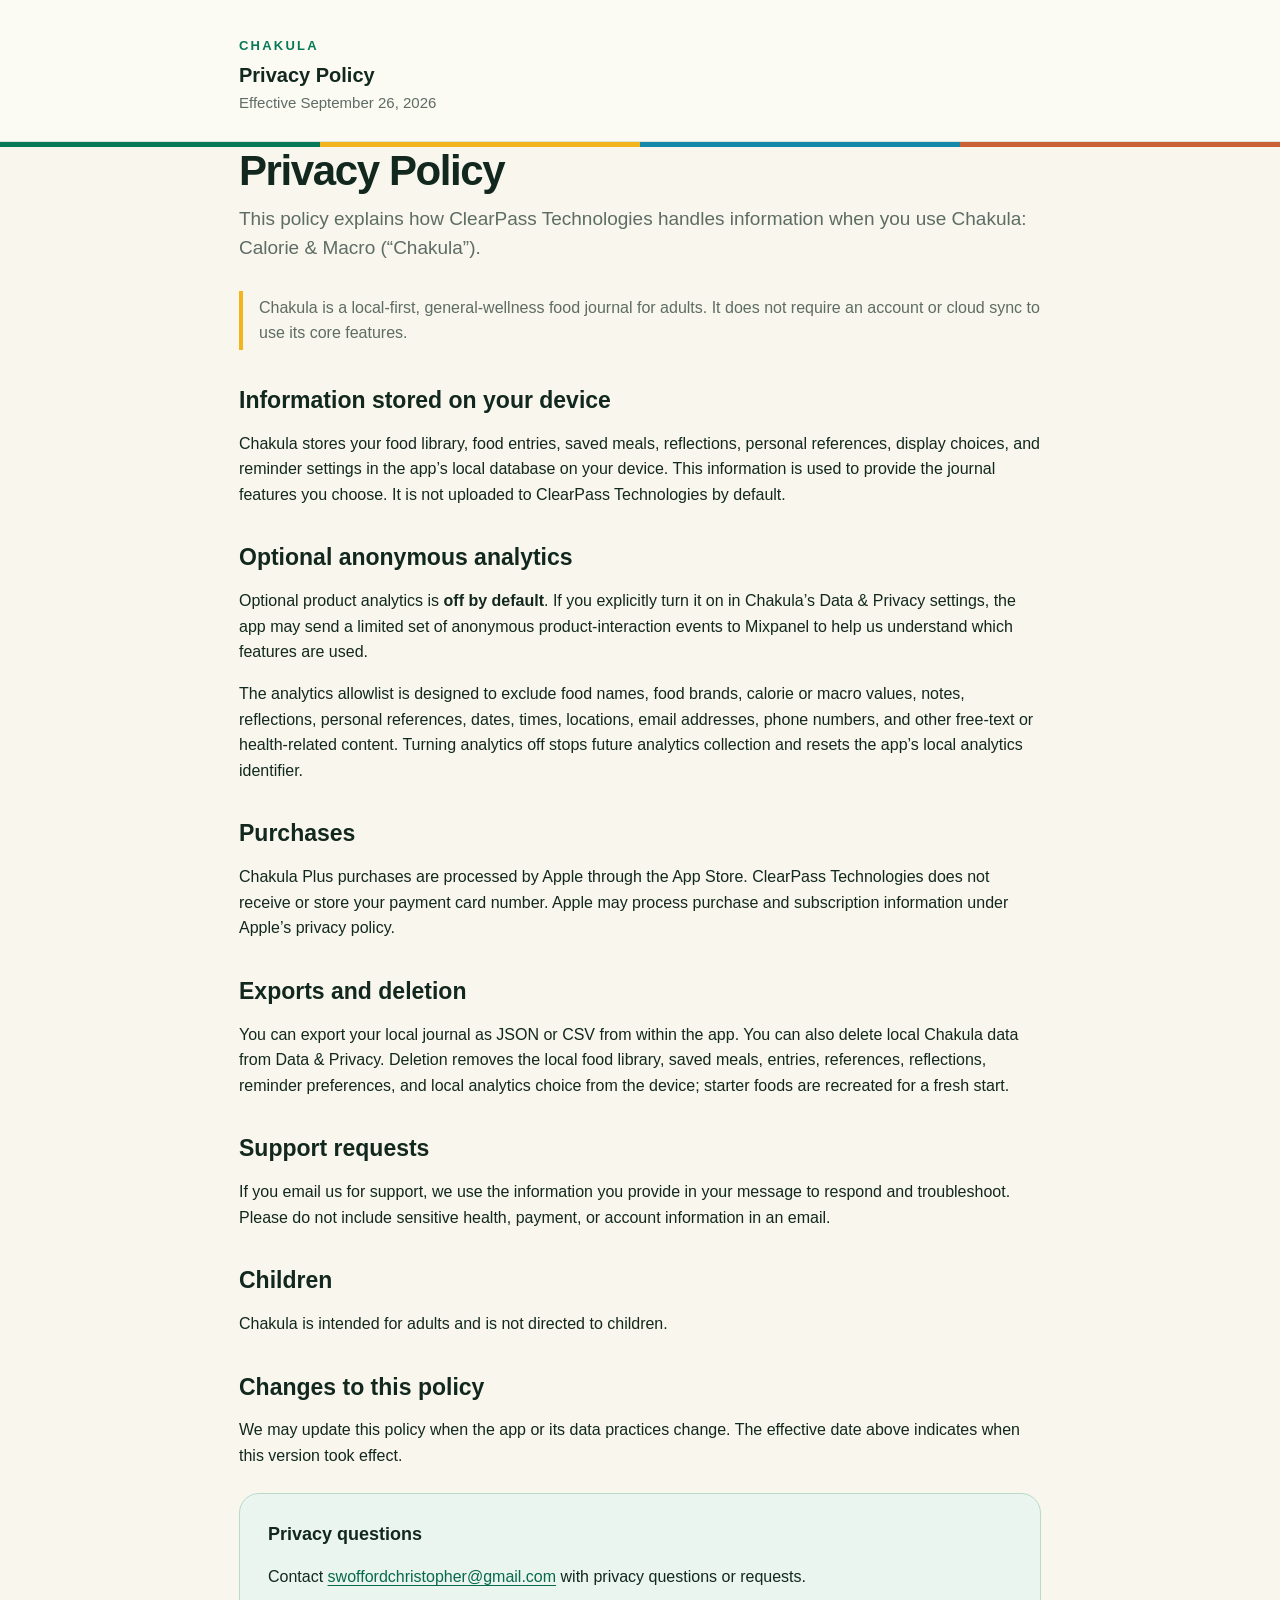
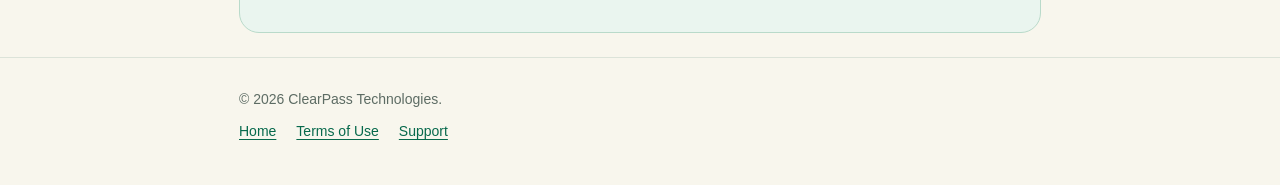
==== privacy.html @ 95552d76 "Publish Chakula support and privacy pages" ====
<!doctype html><html lang="en"><head><meta charset="utf-8"><meta name="viewport" content="width=device-width,initial-scale=1"><title>Chakula Privacy Policy</title><meta name="description" content="Privacy Policy for Chakula: Calorie & Macro."><link rel="stylesheet" href="styles.css"></head><body><header class="brand"><div class="wrap"><p class="brandmark">CHAKULA</p><p class="brandname">Privacy Policy</p><p class="tagline">Effective September 26, 2026</p></div></header><div class="stripe"></div><main class="wrap"><h1>Privacy Policy</h1><p class="lede">This policy explains how ClearPass Technologies handles information when you use Chakula: Calorie & Macro (“Chakula”).</p><p class="notice">Chakula is a local-first, general-wellness food journal for adults. It does not require an account or cloud sync to use its core features.</p><h2>Information stored on your device</h2><p>Chakula stores your food library, food entries, saved meals, reflections, personal references, display choices, and reminder settings in the app’s local database on your device. This information is used to provide the journal features you choose. It is not uploaded to ClearPass Technologies by default.</p><h2>Optional anonymous analytics</h2><p>Optional product analytics is <strong>off by default</strong>. If you explicitly turn it on in Chakula’s Data & Privacy settings, the app may send a limited set of anonymous product-interaction events to Mixpanel to help us understand which features are used.</p><p>The analytics allowlist is designed to exclude food names, food brands, calorie or macro values, notes, reflections, personal references, dates, times, locations, email addresses, phone numbers, and other free-text or health-related content. Turning analytics off stops future analytics collection and resets the app’s local analytics identifier.</p><h2>Purchases</h2><p>Chakula Plus purchases are processed by Apple through the App Store. ClearPass Technologies does not receive or store your payment card number. Apple may process purchase and subscription information under Apple’s privacy policy.</p><h2>Exports and deletion</h2><p>You can export your local journal as JSON or CSV from within the app. You can also delete local Chakula data from Data & Privacy. Deletion removes the local food library, saved meals, entries, references, reflections, reminder preferences, and local analytics choice from the device; starter foods are recreated for a fresh start.</p><h2>Support requests</h2><p>If you email us for support, we use the information you provide in your message to respond and troubleshoot. Please do not include sensitive health, payment, or account information in an email.</p><h2>Children</h2><p>Chakula is intended for adults and is not directed to children.</p><h2>Changes to this policy</h2><p>We may update this policy when the app or its data practices change. The effective date above indicates when this version took effect.</p><section class="card contact"><strong>Privacy questions</strong><p>Contact <a href="mailto:swoffordchristopher@gmail.com?subject=Chakula%20Privacy">swoffordchristopher@gmail.com</a> with privacy questions or requests.</p></section></main><footer><div class="wrap">© 2026 ClearPass Technologies. <div class="links"><a href="index.html">Home</a><a href="terms.html">Terms of Use</a><a href="support.html">Support</a></div></div></footer></body></html>
---- styles.css ----
:root{--ink:#12281e;--muted:#5d6c64;--paper:#f8f6ed;--surface:#ffffff;--green:#087a57;--gold:#f2b51d;--blue:#1689ab;--rust:#ca6136;--border:#dce3d9}*{box-sizing:border-box}body{margin:0;background:var(--paper);color:var(--ink);font-family:Inter,-apple-system,BlinkMacSystemFont,"Segoe UI",sans-serif;line-height:1.6}a{color:#07694c;text-underline-offset:3px}.wrap{max-width:850px;margin:0 auto;padding:0 24px}.brand{padding:36px 0 26px;border-bottom:1px solid var(--border);background:#fbfaf3}.brandmark{font-size:13px;font-weight:800;letter-spacing:.17em;color:var(--green);margin:0}.brandname{font-size:20px;font-weight:750;margin:2px 0 0}.tagline{color:var(--muted);font-size:15px;margin:0}.stripe{height:5px;background:linear-gradient(90deg,var(--green) 0 25%,var(--gold) 25% 50%,var(--blue) 50% 75%,var(--rust) 75%)}main{padding:50px 0 62px}h1{font-size:42px;line-height:1.12;letter-spacing:-1.4px;margin:0 0 10px}h2{font-size:23px;line-height:1.25;margin:36px 0 8px}h3{font-size:17px;margin:24px 0 6px}p,li{font-size:16px}.lede{font-size:19px;line-height:1.55;color:var(--muted);margin:0 0 28px}.card{background:var(--surface);border:1px solid var(--border);border-radius:20px;padding:26px 28px;margin:24px 0}.notice{border-left:4px solid var(--gold);padding:4px 0 4px 16px;color:var(--muted)}.contact{background:#eaf5ef;border-color:#b9daca}.contact strong{display:block;font-size:18px}.button{display:inline-block;margin-top:4px;background:var(--green);color:white;text-decoration:none;border-radius:999px;padding:12px 19px;font-weight:700}.button:hover{background:#056447}footer{border-top:1px solid var(--border);padding:30px 0 42px;color:var(--muted);font-size:14px}.links{display:flex;flex-wrap:wrap;gap:12px 20px;margin-top:10px}@media(max-width:600px){.wrap{padding:0 20px}h1{font-size:34px}.card{padding:20px}.brand{padding:27px 0 22px}main{padding-top:34px}}
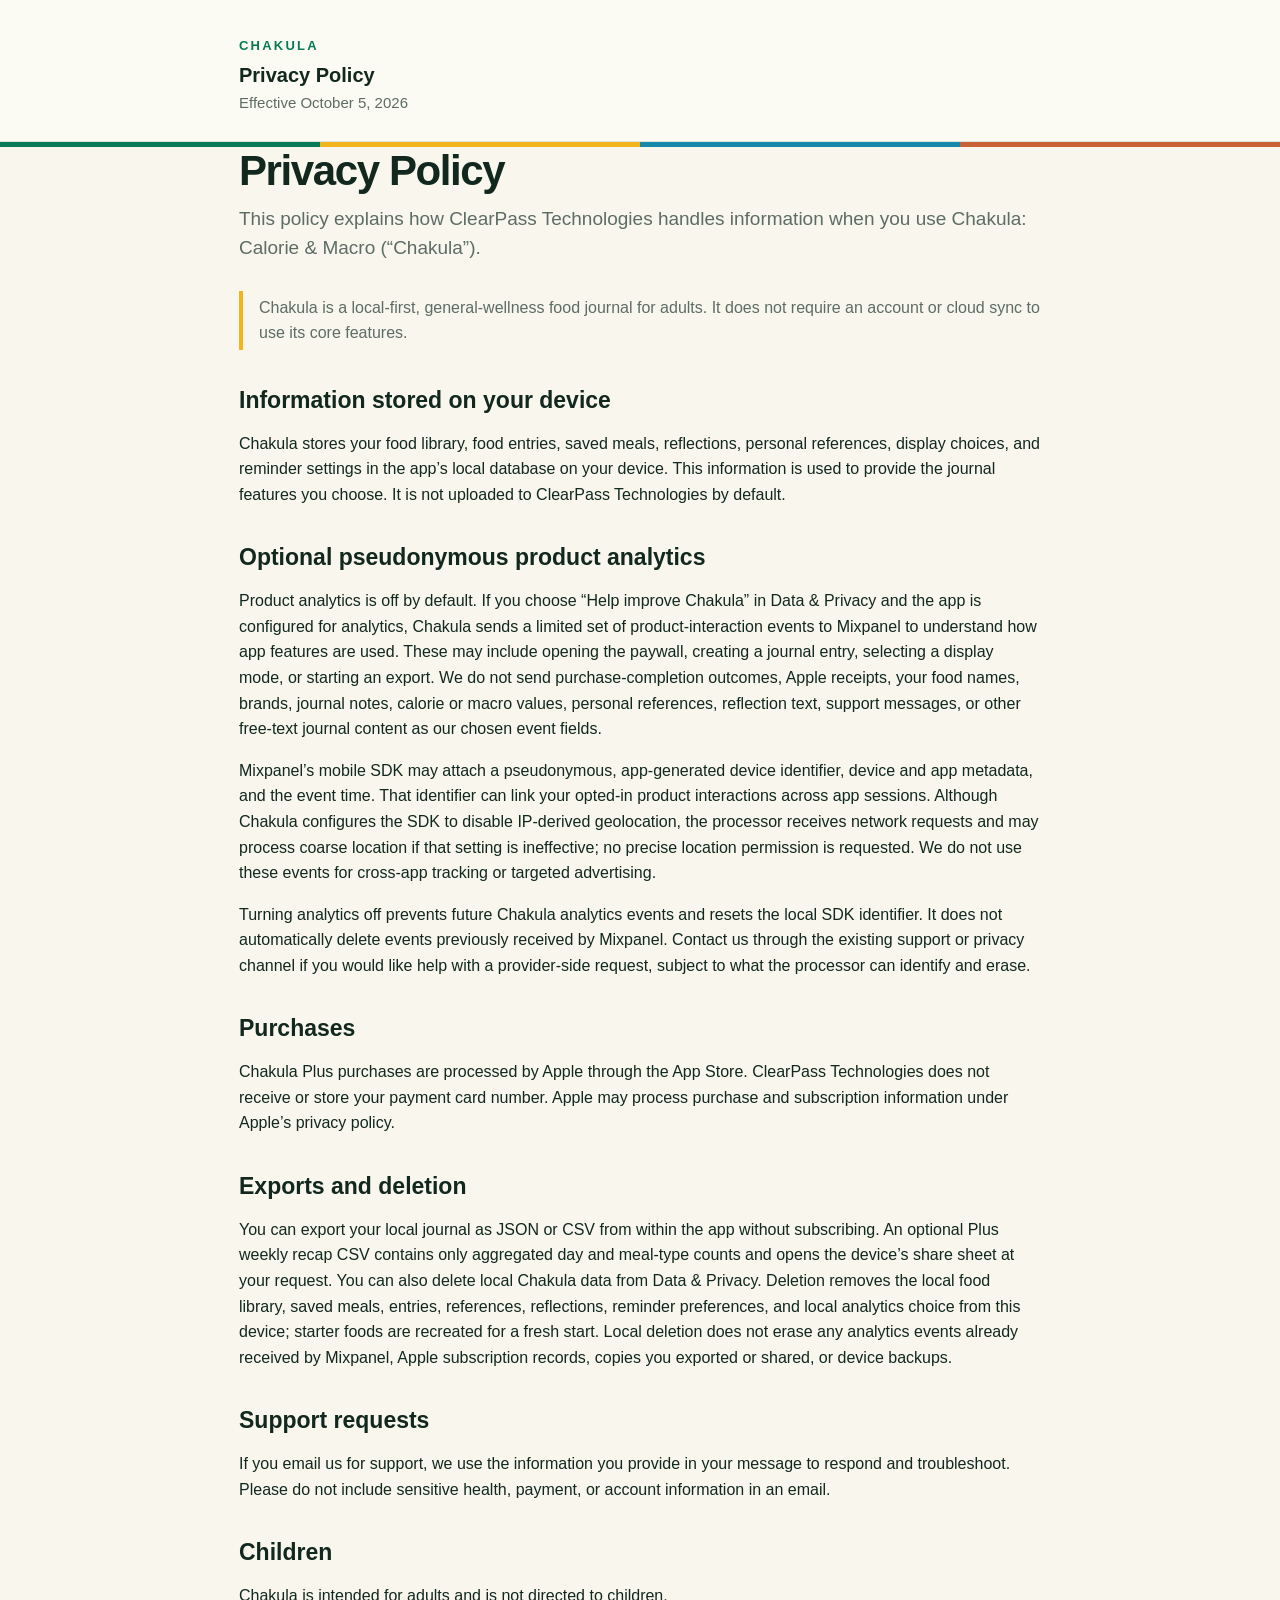
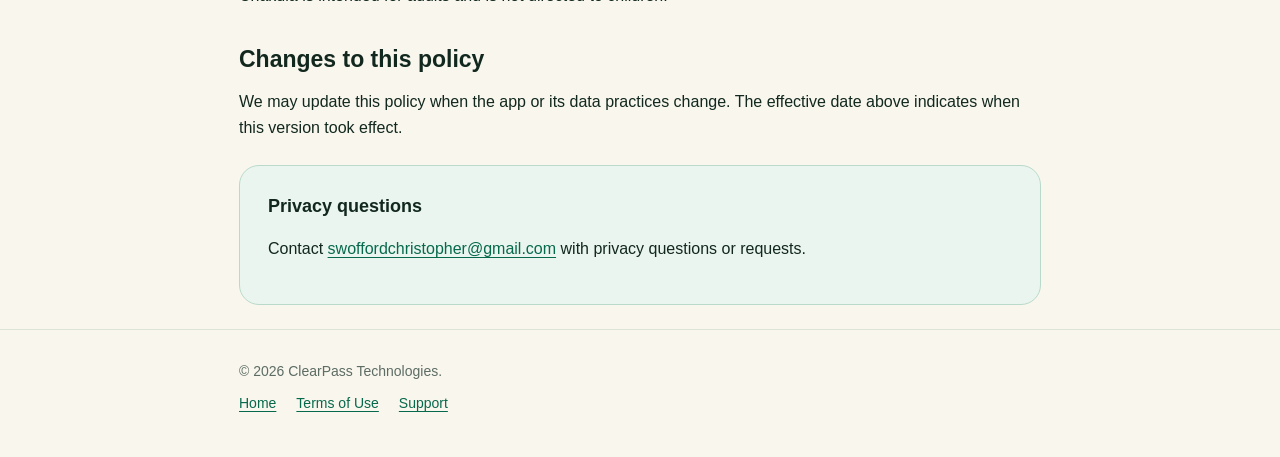
==== commit ab280ff5: "Clarify conditional Chakula analytics and local deletion policy" ====
--- a/privacy.html
+++ b/privacy.html
@@ -1 +1 @@
-<!doctype html><html lang="en"><head><meta charset="utf-8"><meta name="viewport" content="width=device-width,initial-scale=1"><title>Chakula Privacy Policy</title><meta name="description" content="Privacy Policy for Chakula: Calorie & Macro."><link rel="stylesheet" href="styles.css"></head><body><header class="brand"><div class="wrap"><p class="brandmark">CHAKULA</p><p class="brandname">Privacy Policy</p><p class="tagline">Effective September 26, 2026</p></div></header><div class="stripe"></div><main class="wrap"><h1>Privacy Policy</h1><p class="lede">This policy explains how ClearPass Technologies handles information when you use Chakula: Calorie & Macro (“Chakula”).</p><p class="notice">Chakula is a local-first, general-wellness food journal for adults. It does not require an account or cloud sync to use its core features.</p><h2>Information stored on your device</h2><p>Chakula stores your food library, food entries, saved meals, reflections, personal references, display choices, and reminder settings in the app’s local database on your device. This information is used to provide the journal features you choose. It is not uploaded to ClearPass Technologies by default.</p><h2>Optional anonymous analytics</h2><p>Optional product analytics is <strong>off by default</strong>. If you explicitly turn it on in Chakula’s Data & Privacy settings, the app may send a limited set of anonymous product-interaction events to Mixpanel to help us understand which features are used.</p><p>The analytics allowlist is designed to exclude food names, food brands, calorie or macro values, notes, reflections, personal references, dates, times, locations, email addresses, phone numbers, and other free-text or health-related content. Turning analytics off stops future analytics collection and resets the app’s local analytics identifier.</p><h2>Purchases</h2><p>Chakula Plus purchases are processed by Apple through the App Store. ClearPass Technologies does not receive or store your payment card number. Apple may process purchase and subscription information under Apple’s privacy policy.</p><h2>Exports and deletion</h2><p>You can export your local journal as JSON or CSV from within the app. You can also delete local Chakula data from Data & Privacy. Deletion removes the local food library, saved meals, entries, references, reflections, reminder preferences, and local analytics choice from the device; starter foods are recreated for a fresh start.</p><h2>Support requests</h2><p>If you email us for support, we use the information you provide in your message to respond and troubleshoot. Please do not include sensitive health, payment, or account information in an email.</p><h2>Children</h2><p>Chakula is intended for adults and is not directed to children.</p><h2>Changes to this policy</h2><p>We may update this policy when the app or its data practices change. The effective date above indicates when this version took effect.</p><section class="card contact"><strong>Privacy questions</strong><p>Contact <a href="mailto:swoffordchristopher@gmail.com?subject=Chakula%20Privacy">swoffordchristopher@gmail.com</a> with privacy questions or requests.</p></section></main><footer><div class="wrap">© 2026 ClearPass Technologies. <div class="links"><a href="index.html">Home</a><a href="terms.html">Terms of Use</a><a href="support.html">Support</a></div></div></footer></body></html>+<!doctype html><html lang="en"><head><meta charset="utf-8"><meta name="viewport" content="width=device-width,initial-scale=1"><title>Chakula Privacy Policy</title><meta name="description" content="Privacy Policy for Chakula: Calorie & Macro."><link rel="stylesheet" href="styles.css"></head><body><header class="brand"><div class="wrap"><p class="brandmark">CHAKULA</p><p class="brandname">Privacy Policy</p><p class="tagline">Effective October 5, 2026</p></div></header><div class="stripe"></div><main class="wrap"><h1>Privacy Policy</h1><p class="lede">This policy explains how ClearPass Technologies handles information when you use Chakula: Calorie & Macro (“Chakula”).</p><p class="notice">Chakula is a local-first, general-wellness food journal for adults. It does not require an account or cloud sync to use its core features.</p><h2>Information stored on your device</h2><p>Chakula stores your food library, food entries, saved meals, reflections, personal references, display choices, and reminder settings in the app’s local database on your device. This information is used to provide the journal features you choose. It is not uploaded to ClearPass Technologies by default.</p><h2>Optional pseudonymous product analytics</h2><p>Product analytics is off by default. If you choose “Help improve Chakula” in Data &amp; Privacy and the app is configured for analytics, Chakula sends a limited set of product-interaction events to Mixpanel to understand how app features are used. These may include opening the paywall, creating a journal entry, selecting a display mode, or starting an export. We do not send purchase-completion outcomes, Apple receipts, your food names, brands, journal notes, calorie or macro values, personal references, reflection text, support messages, or other free-text journal content as our chosen event fields.</p><p>Mixpanel’s mobile SDK may attach a pseudonymous, app-generated device identifier, device and app metadata, and the event time. That identifier can link your opted-in product interactions across app sessions. Although Chakula configures the SDK to disable IP-derived geolocation, the processor receives network requests and may process coarse location if that setting is ineffective; no precise location permission is requested. We do not use these events for cross-app tracking or targeted advertising.</p><p>Turning analytics off prevents future Chakula analytics events and resets the local SDK identifier. It does not automatically delete events previously received by Mixpanel. Contact us through the existing support or privacy channel if you would like help with a provider-side request, subject to what the processor can identify and erase.</p><h2>Purchases</h2><p>Chakula Plus purchases are processed by Apple through the App Store. ClearPass Technologies does not receive or store your payment card number. Apple may process purchase and subscription information under Apple’s privacy policy.</p><h2>Exports and deletion</h2><p>You can export your local journal as JSON or CSV from within the app without subscribing. An optional Plus weekly recap CSV contains only aggregated day and meal-type counts and opens the device’s share sheet at your request. You can also delete local Chakula data from Data &amp; Privacy. Deletion removes the local food library, saved meals, entries, references, reflections, reminder preferences, and local analytics choice from this device; starter foods are recreated for a fresh start. Local deletion does not erase any analytics events already received by Mixpanel, Apple subscription records, copies you exported or shared, or device backups.</p><h2>Support requests</h2><p>If you email us for support, we use the information you provide in your message to respond and troubleshoot. Please do not include sensitive health, payment, or account information in an email.</p><h2>Children</h2><p>Chakula is intended for adults and is not directed to children.</p><h2>Changes to this policy</h2><p>We may update this policy when the app or its data practices change. The effective date above indicates when this version took effect.</p><section class="card contact"><strong>Privacy questions</strong><p>Contact <a href="mailto:swoffordchristopher@gmail.com?subject=Chakula%20Privacy">swoffordchristopher@gmail.com</a> with privacy questions or requests.</p></section></main><footer><div class="wrap">© 2026 ClearPass Technologies. <div class="links"><a href="index.html">Home</a><a href="terms.html">Terms of Use</a><a href="support.html">Support</a></div></div></footer></body></html>
